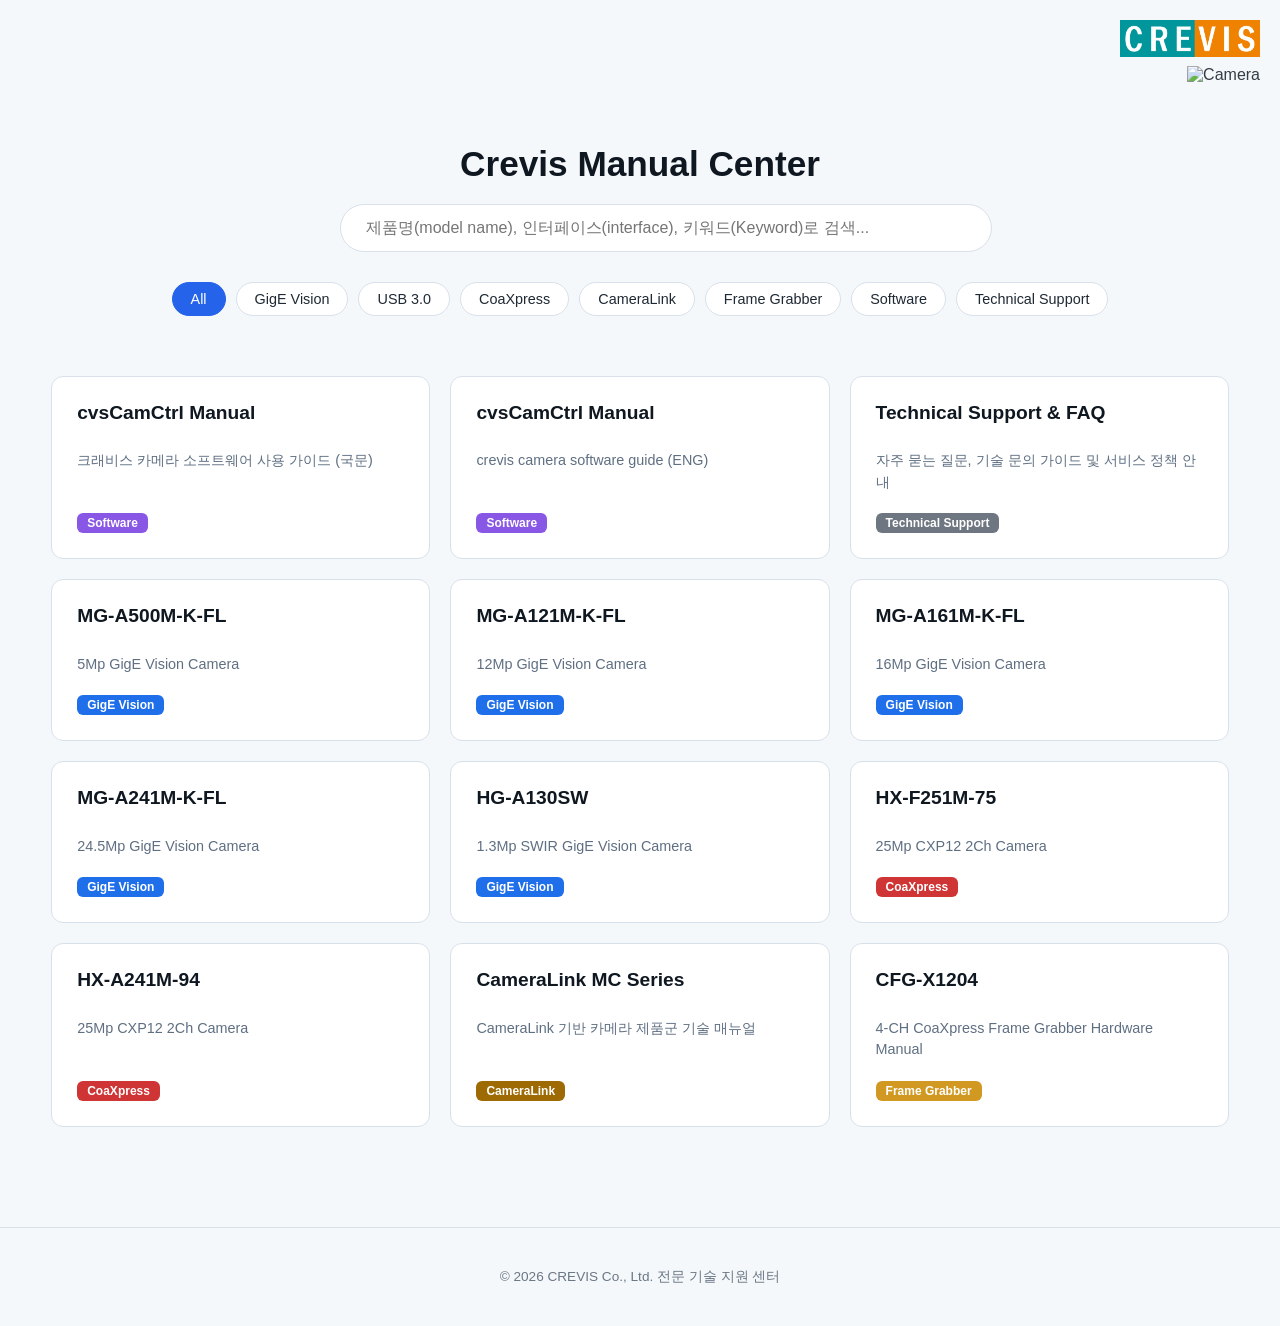
==== index.html @ 2d8b1d0a "Update index.html" ====
<!DOCTYPE html>
<html lang="ko">
<head>
    <meta charset="UTF-8"/>
    <meta name="viewport" content="width=device-width, initial-scale=1.0"/>
    <title>Crevis Technical Manual Center</title>
    <style>
        :root {
            color-scheme: light dark;
            --bg-color: #f5f8fb;
            --card-bg: #ffffff;
            --text-color: #1f2933;
            --heading-color: #0f1720;
            --muted-color: #5f6f82;
            --accent-color: #2563eb;
            --accent-shadow: rgba(37, 99, 235, 0.2);
            --border-color: #d8e0ea;
            --footer-color: #6b7785;
            /* 카테고리별 포인트 컬러 */
            --tag-gige: #1f6feb;
            --tag-usb: #238636;
            --tag-cxp: #d03535;
            --tag-cameralink: #9e6a03;
            --tag-grabber: #d29922;
            --tag-sw: #8957e5;
            --tag-support: #6e7681; /* Technical Support 전용 그레이-블루 */
        }

        body { font-family: -apple-system, sans-serif; background-color: var(--bg-color); color: var(--text-color); margin: 0; padding: 0; display: flex; flex-direction: column; align-items: center; }
        
        .brand-container { position: absolute; top: 20px; right: 20px; text-align: right; z-index: 100; }
        .brand-logo { width: 140px; height: auto; }
        .camera-photo { width: 110px; height: auto; margin-top: 5px; opacity: 0.9; }

        header { margin-top: 100px; text-align: center; width: 100%; padding: 20px; }
        header h1 { font-size: 2.2rem; color: var(--heading-color); margin-bottom: 20px; }

        .search-container { margin: 0 auto 30px; max-width: 600px; width: 90%; }
        #searchInput { width: 100%; padding: 14px 25px; border-radius: 30px; border: 1px solid var(--border-color); background: var(--card-bg); color: var(--heading-color); font-size: 1rem; outline: none; transition: 0.3s; }
        #searchInput:focus { border-color: var(--accent-color); box-shadow: 0 0 0 3px var(--accent-shadow); }

        .filter-container { display: flex; flex-wrap: wrap; justify-content: center; gap: 10px; margin-bottom: 40px; padding: 0 20px; }
        .filter-btn { padding: 8px 18px; border-radius: 20px; border: 1px solid var(--border-color); background: var(--card-bg); color: var(--text-color); cursor: pointer; transition: 0.2s; font-size: 0.9rem; }
        .filter-btn.active, .filter-btn:hover { background: var(--accent-color); color: white; border-color: var(--accent-color); }

        .container { max-width: 1200px; width: 92%; display: grid; grid-template-columns: repeat(auto-fill, minmax(300px, 1fr)); gap: 20px; padding-bottom: 100px; }
        
        .manual-card { background: var(--card-bg); border: 1px solid var(--border-color); border-radius: 12px; padding: 25px; text-decoration: none; color: inherit; transition: all 0.3s ease; display: flex; flex-direction: column; justify-content: space-between; position: relative; overflow: hidden; }
        .manual-card:hover { transform: translateY(-5px); border-color: var(--accent-color); box-shadow: 0 8px 24px rgba(0,0,0,0.12); }
        .manual-card h3 { margin: 0 0 12px 0; color: var(--heading-color); font-size: 1.2rem; }
        .manual-card p { font-size: 0.9rem; color: var(--muted-color); line-height: 1.5; margin-bottom: 20px; flex-grow: 1; }
        
        .tag { display: inline-block; padding: 3px 10px; border-radius: 6px; font-size: 0.75rem; font-weight: bold; width: fit-content; }
        .tag.gige { background: var(--tag-gige); color: white; }
        .tag.usb { background: var(--tag-usb); color: white; }
        .tag.cxp { background: var(--tag-cxp); color: white; }
        .tag.cameralink { background: var(--tag-cameralink); color: white; }
        .tag.grabber { background: var(--tag-grabber); color: white; }
        .tag.sw { background: var(--tag-sw); color: white; }
        .tag.support { background: var(--tag-support); color: white; }

        footer { margin-top: auto; padding: 40px; color: var(--footer-color); font-size: 0.85rem; border-top: 1px solid var(--border-color); width: 100%; text-align: center; }

        @media (prefers-color-scheme: dark) {
            :root {
                --bg-color: #0d1117;
                --card-bg: #161b22;
                --text-color: #c9d1d9;
                --heading-color: #ffffff;
                --muted-color: #8b949e;
                --accent-color: #58a6ff;
                --accent-shadow: rgba(88, 166, 255, 0.3);
                --border-color: #30363d;
                --footer-color: #484f58;
            }

            .manual-card:hover { box-shadow: 0 8px 24px rgba(0,0,0,0.3); }
        }

        @media (max-width: 600px) {
            .brand-container { position: static; text-align: center; margin-top: 20px; }
            header { margin-top: 20px; }
        }
    </style>
</head>
<body>

    <div class="brand-container">
        <img src="images/crevis_logo.jpg" alt="Logo" class="brand-logo"/>
        <br/>
        <img src="images/gige%20camera.png" alt="Camera" class="camera-photo"/>
    </div>

    <header>
        <h1>Crevis Manual Center</h1>
        <div class="search-container">
            <input type="text" id="searchInput" onkeyup="filterManuals()" placeholder="제품명(model name), 인터페이스(interface), 키워드(Keyword)로 검색..."/>
        </div>
        <div class="filter-container">
            <button class="filter-btn active" onclick="filterCategory('all', this)">All</button>
            <button class="filter-btn" onclick="filterCategory('GigE', this)">GigE Vision</button>
            <button class="filter-btn" onclick="filterCategory('USB', this)">USB 3.0</button>
            <button class="filter-btn" onclick="filterCategory('CXP', this)">CoaXpress</button>
            <button class="filter-btn" onclick="filterCategory('CameraLink', this)">CameraLink</button>
            <button class="filter-btn" onclick="filterCategory('Grabber', this)">Frame Grabber</button>
            <button class="filter-btn" onclick="filterCategory('SW', this)">Software</button>
            <button class="filter-btn" onclick="filterCategory('Support', this)">Technical Support</button> </div>
    </header>

    <div class="container" id="manualGrid">
        <a href="manuals/sdk/cvsCamCtrl_kr/index.html" class="manual-card" data-category="SW" data-name="cvsCamCtrl" target="_blank" rel="noopener">
            <h3>cvsCamCtrl Manual</h3>
            <p>크래비스 카메라 소프트웨어 사용 가이드 (국문)</p>
            <span class="tag sw">Software</span>
        </a>

        <a href="manuals/sdk/cvsCamCtrl_en/index.html" class="manual-card" data-category="SW" data-name="cvsCamCtrl" target="_blank" rel="noopener">
            <h3>cvsCamCtrl Manual</h3>
            <p>crevis camera software guide (ENG)</p>
            <span class="tag sw">Software</span>
        </a>

        <a href="#" class="manual-card" data-category="Support" data-name="FAQ Technical Support" target="_blank" rel="noopener">
            <h3>Technical Support & FAQ</h3>
            <p>자주 묻는 질문, 기술 문의 가이드 및 서비스 정책 안내</p>
            <span class="tag support">Technical Support</span>
        </a>

        <a href="manuals/camera/gige/MG-A500M-K-FL/index.html" class="manual-card" data-category="GigE" data-name="MG-A500M-K-FL" target="_blank" rel="noopener">
            <h3>MG-A500M-K-FL</h3>
            <p>5Mp GigE Vision Camera</p>
            <span class="tag gige">GigE Vision</span>
        </a>

		<a href="manuals/camera/gige/MG-A121M-K-FL/index.html" class="manual-card" data-category="GigE" data-name="MG-A121M-K-FL" target="_blank" rel="noopener">
            <h3>MG-A121M-K-FL</h3>
            <p>12Mp GigE Vision Camera</p>
            <span class="tag gige">GigE Vision</span>
        </a>

		<a href="manuals/camera/gige/MG-A161M-K-FL/index.html" class="manual-card" data-category="GigE" data-name="MG-A161M-K-FL" target="_blank" rel="noopener">
            <h3>MG-A161M-K-FL</h3>
            <p>16Mp GigE Vision Camera</p>
            <span class="tag gige">GigE Vision</span>
        </a>
		
        <a href="manuals/camera/gige/MG-A241M-K-FL/index.html" class="manual-card" data-category="GigE" data-name="MG-A241M-K-FL" target="_blank" rel="noopener">
            <h3>MG-A241M-K-FL</h3>
            <p>24.5Mp GigE Vision Camera</p>
            <span class="tag gige">GigE Vision</span>
        </a>

        <a href="manuals/camera/gige/HG-A130SW/index.html" class="manual-card" data-category="GigE" data-name="HG-A130SW" target="_blank" rel="noopener">
            <h3>HG-A130SW</h3>
            <p>1.3Mp SWIR GigE Vision Camera</p>
            <span class="tag gige">GigE Vision</span>
        </a>

		<a href="manuals/camera/cxp/HX-F251M-75/index.html" class="manual-card" data-category="CXP" data-name="HX-F251M-75" target="_blank" rel="noopener">
            <h3>HX-F251M-75</h3>
            <p>25Mp CXP12 2Ch Camera</p>
            <span class="tag cxp">CoaXpress</span>
        </a>

		<a href="manuals/camera/cxp/HX-F251M-75/index.html" class="manual-card" data-category="CXP" data-name="HX-A241M-94" target="_blank" rel="noopener">
            <h3>HX-A241M-94</h3>
            <p>25Mp CXP12 2Ch Camera</p>
            <span class="tag cxp">CoaXpress</span>
        </a>

        <a href="#" class="manual-card" data-category="CameraLink" data-name="CameraLink MC Series" target="_blank" rel="noopener">
            <h3>CameraLink MC Series</h3>
            <p>CameraLink 기반 카메라 제품군 기술 매뉴얼</p>
            <span class="tag cameralink">CameraLink</span>
        </a>

        <a href="manuals/framegrabber/CFG-X1204/index.html" class="manual-card" data-category="Grabber" data-name="CFG-X1204" target="_blank" rel="noopener">
            <h3>CFG-X1204</h3>
            <p>4-CH CoaXpress Frame Grabber Hardware Manual</p>
            <span class="tag grabber">Frame Grabber</span>
        </a>

		<!--<a href="manuals/gige-strobe/index.html" class="manual-card featured" data-category="GigE" data-name="GigEStrobe strobe trigger lighting controller manual rev 2.02">
			<h3>GigEStrobe Manual</h3>
			<p>카메라 Strobe 사용자 매뉴얼 Rev 2.02를 HTML로 재구성한 페이지입니다. 방식별 차이, 카메라 설정, 배선도를 빠르게 확인할 수 있습니다.</p>
			<span class="tag gige">GigE Vision</span>
		</a>-->
    </div>

    <footer>
        &copy; 2026 CREVIS Co., Ltd. 전문 기술 지원 센터
    </footer>

    <script>
        function filterCategory(category, btn) {
            const cards = document.querySelectorAll('.manual-card');
            const btns = document.querySelectorAll('.filter-btn');
            
            btns.forEach(b => b.classList.remove('active'));
            btn.classList.add('active');

            cards.forEach(card => {
                if (category === 'all' || card.getAttribute('data-category') === category) {
                    card.style.display = "flex";
                } else {
                    card.style.display = "none";
                }
            });
        }

        function filterManuals() {
            const input = document.getElementById('searchInput').value.toLowerCase();
            const cards = document.querySelectorAll('.manual-card');

            cards.forEach(card => {
                const name = card.getAttribute('data-name').toLowerCase();
                const category = card.getAttribute('data-category').toLowerCase();
                if (name.includes(input) || category.includes(input)) {
                    card.style.display = "flex";
                } else {
                    card.style.display = "none";
                }
            });
        }
    </script>
</body>
</html>
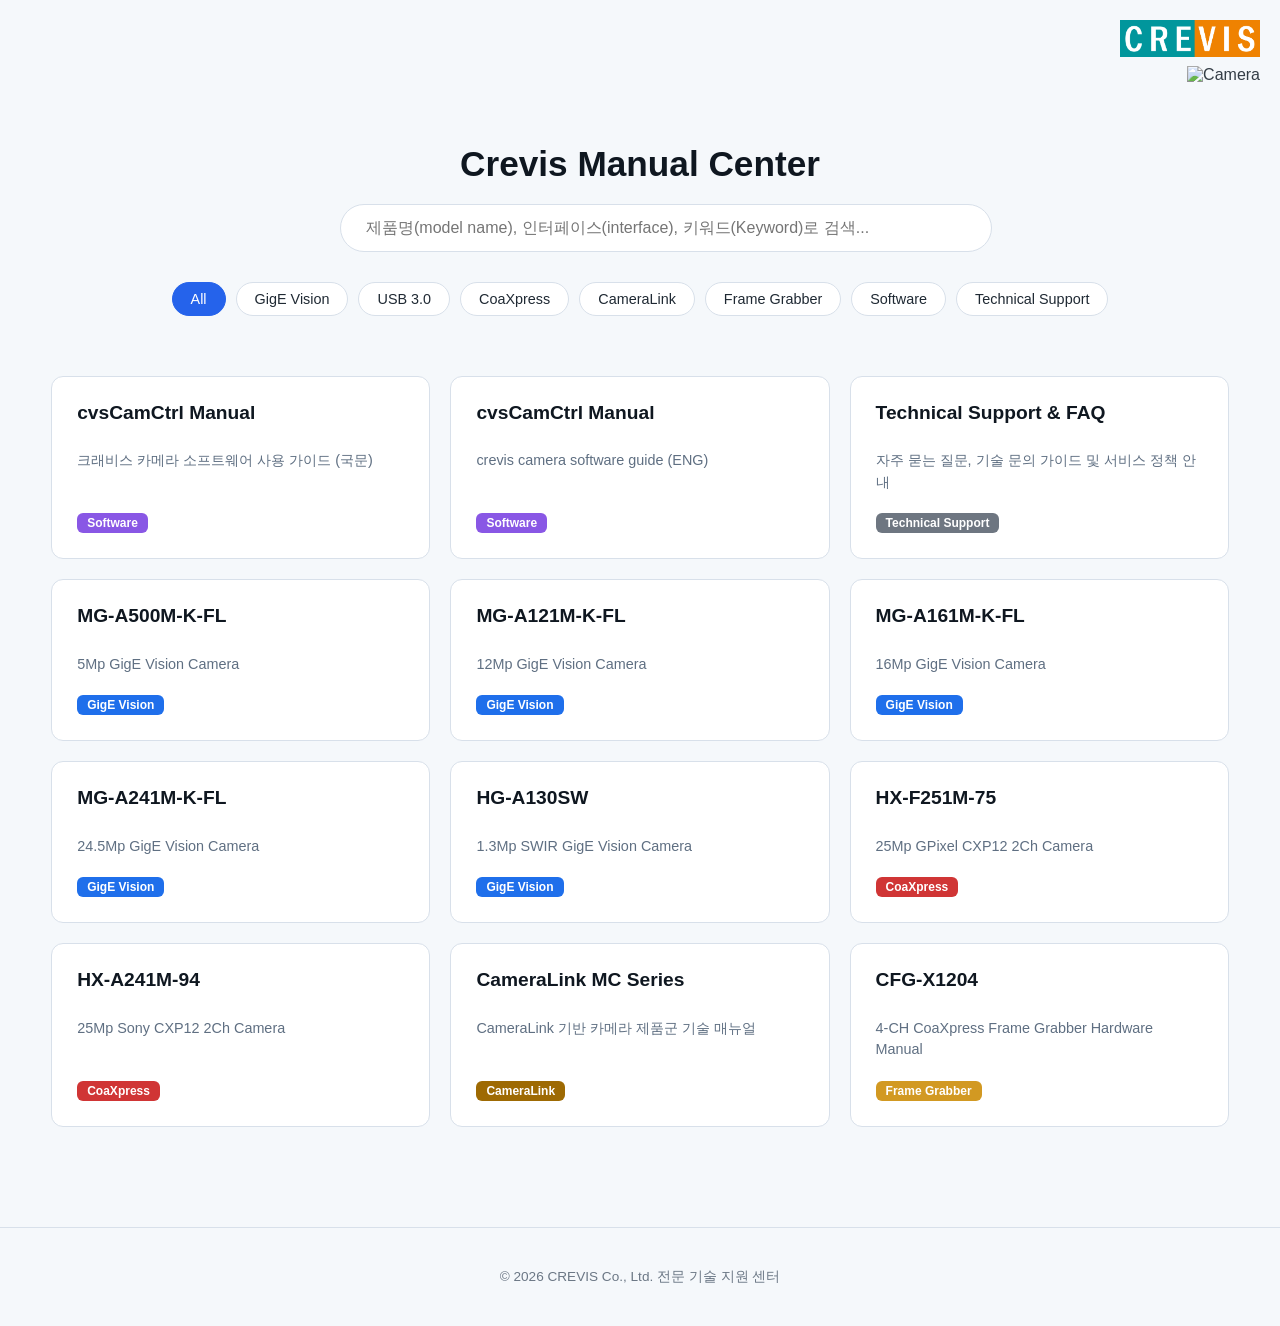
==== commit b937a38a: "Update index.html" ====
--- a/index.html
+++ b/index.html
@@ -158,13 +158,13 @@
 
 		<a href="manuals/camera/cxp/HX-F251M-75/index.html" class="manual-card" data-category="CXP" data-name="HX-F251M-75" target="_blank" rel="noopener">
             <h3>HX-F251M-75</h3>
-            <p>25Mp CXP12 2Ch Camera</p>
+            <p>25Mp GPixel CXP12 2Ch Camera</p>
             <span class="tag cxp">CoaXpress</span>
         </a>
 
 		<a href="manuals/camera/cxp/HX-F251M-75/index.html" class="manual-card" data-category="CXP" data-name="HX-A241M-94" target="_blank" rel="noopener">
             <h3>HX-A241M-94</h3>
-            <p>25Mp CXP12 2Ch Camera</p>
+            <p>25Mp Sony CXP12 2Ch Camera</p>
             <span class="tag cxp">CoaXpress</span>
         </a>
 
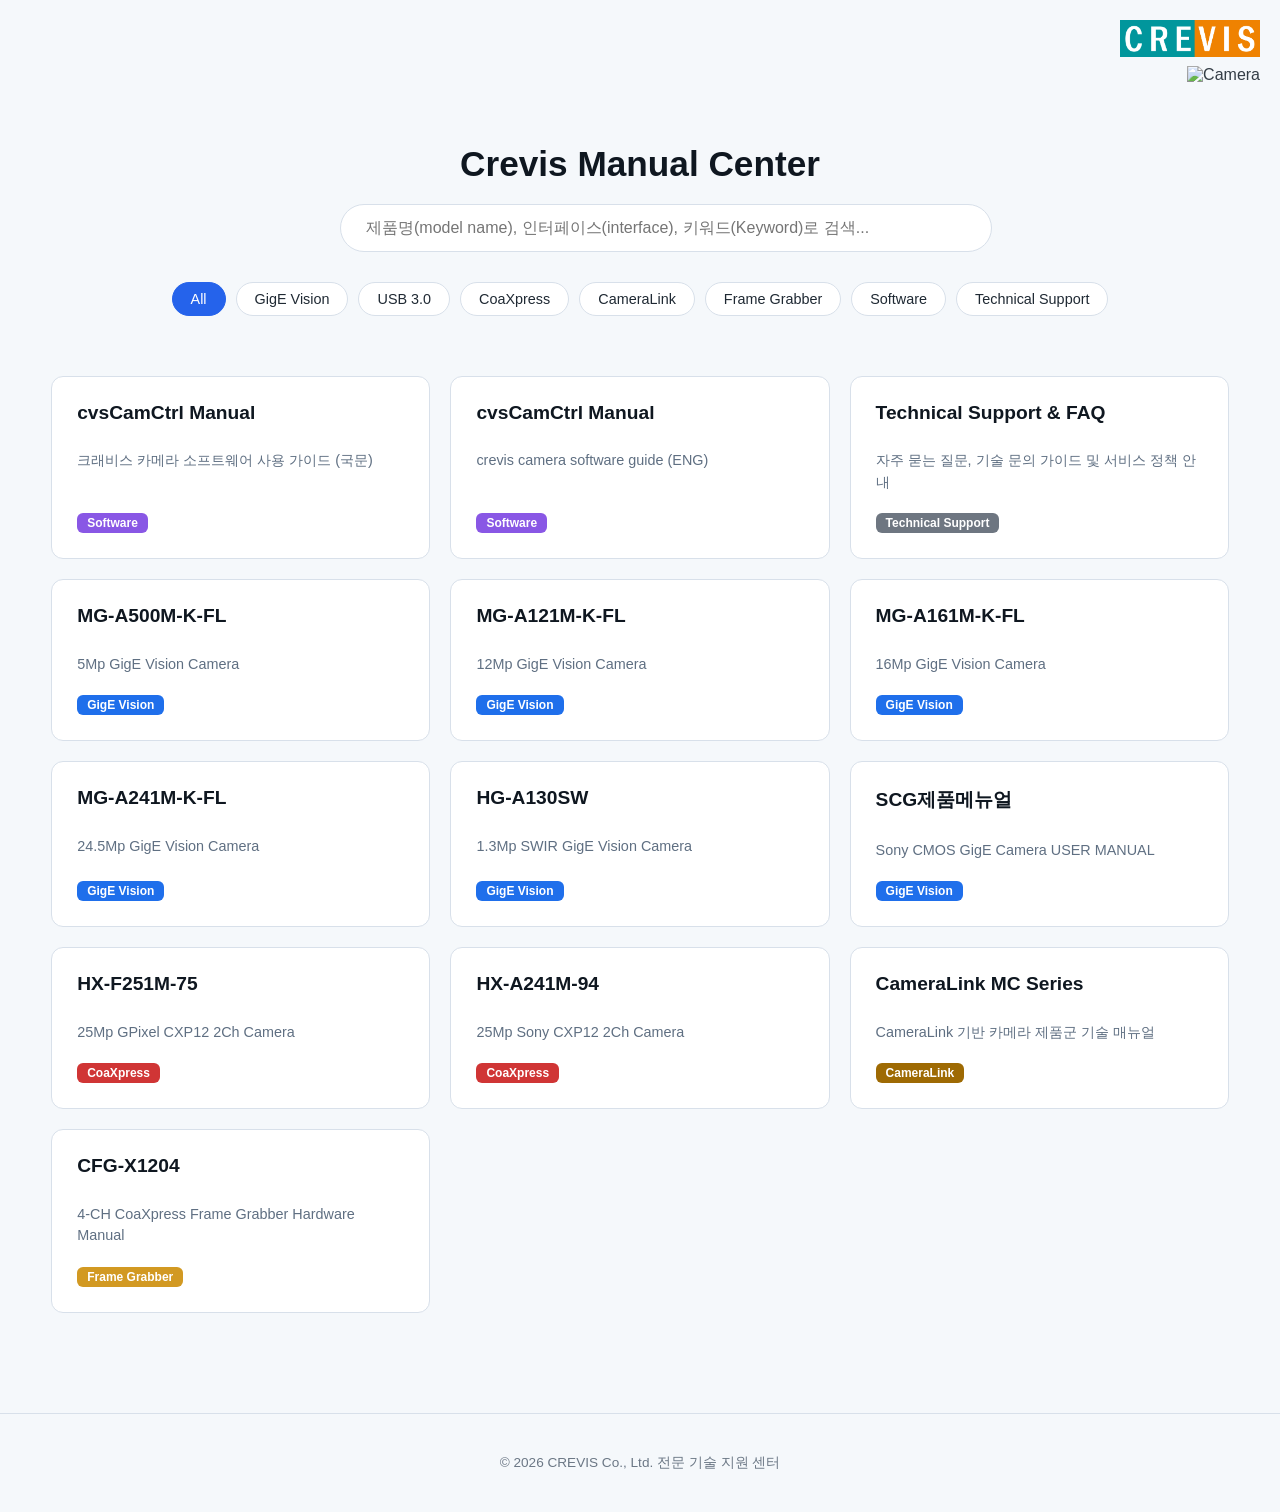
==== commit 37dd4e74: "feature:SCG메뉴얼" ====
--- a/index.html
+++ b/index.html
@@ -5,11 +5,10 @@
     <meta name="viewport" content="width=device-width, initial-scale=1.0"/>
     <title>Crevis Technical Manual Center</title>
     <style>
-        :root {
-            color-scheme: light dark;
-            --bg-color: #f5f8fb;
-            --card-bg: #ffffff;
-            --text-color: #1f2933;
+        :root {
+            --bg-color: #f5f8fb;
+            --card-bg: #ffffff;
+            --text-color: #1f2933;
             --heading-color: #0f1720;
             --muted-color: #5f6f82;
             --accent-color: #2563eb;
@@ -61,25 +60,9 @@
 
         footer { margin-top: auto; padding: 40px; color: var(--footer-color); font-size: 0.85rem; border-top: 1px solid var(--border-color); width: 100%; text-align: center; }
 
-        @media (prefers-color-scheme: dark) {
-            :root {
-                --bg-color: #0d1117;
-                --card-bg: #161b22;
-                --text-color: #c9d1d9;
-                --heading-color: #ffffff;
-                --muted-color: #8b949e;
-                --accent-color: #58a6ff;
-                --accent-shadow: rgba(88, 166, 255, 0.3);
-                --border-color: #30363d;
-                --footer-color: #484f58;
-            }
-
-            .manual-card:hover { box-shadow: 0 8px 24px rgba(0,0,0,0.3); }
-        }
-
-        @media (max-width: 600px) {
-            .brand-container { position: static; text-align: center; margin-top: 20px; }
-            header { margin-top: 20px; }
+        @media (max-width: 600px) {
+            .brand-container { position: static; text-align: center; margin-top: 20px; }
+            header { margin-top: 20px; }
         }
     </style>
 </head>
@@ -150,19 +133,25 @@
             <span class="tag gige">GigE Vision</span>
         </a>
 
-        <a href="manuals/camera/gige/HG-A130SW/index.html" class="manual-card" data-category="GigE" data-name="HG-A130SW" target="_blank" rel="noopener">
-            <h3>HG-A130SW</h3>
-            <p>1.3Mp SWIR GigE Vision Camera</p>
-            <span class="tag gige">GigE Vision</span>
-        </a>
-
-		<a href="manuals/camera/cxp/HX-F251M-75/index.html" class="manual-card" data-category="CXP" data-name="HX-F251M-75" target="_blank" rel="noopener">
-            <h3>HX-F251M-75</h3>
-            <p>25Mp GPixel CXP12 2Ch Camera</p>
+        <a href="manuals/camera/gige/HG-A130SW/index.html" class="manual-card" data-category="GigE" data-name="HG-A130SW" target="_blank" rel="noopener">
+            <h3>HG-A130SW</h3>
+            <p>1.3Mp SWIR GigE Vision Camera</p>
+            <span class="tag gige">GigE Vision</span>
+        </a>
+
+        <a href="manuals/camera/gige/SCG/index.html" class="manual-card" data-category="GigE" data-name="SCG제품메뉴얼 Sony CMOS GigE Camera USER MANUAL" target="_blank" rel="noopener">
+            <h3>SCG제품메뉴얼</h3>
+            <p>Sony CMOS GigE Camera USER MANUAL</p>
+            <span class="tag gige">GigE Vision</span>
+        </a>
+
+		<a href="manuals/camera/cxp/HX-F251M-75/index.html" class="manual-card" data-category="CXP" data-name="HX-F251M-75" target="_blank" rel="noopener">
+            <h3>HX-F251M-75</h3>
+            <p>25Mp GPixel CXP12 2Ch Camera</p>
             <span class="tag cxp">CoaXpress</span>
         </a>
 
-		<a href="manuals/camera/cxp/HX-F251M-75/index.html" class="manual-card" data-category="CXP" data-name="HX-A241M-94" target="_blank" rel="noopener">
+		<a href="manuals/camera/cxp/HX-A241M-94/index.html" class="manual-card" data-category="CXP" data-name="HX-A241M-94" target="_blank" rel="noopener">
             <h3>HX-A241M-94</h3>
             <p>25Mp Sony CXP12 2Ch Camera</p>
             <span class="tag cxp">CoaXpress</span>
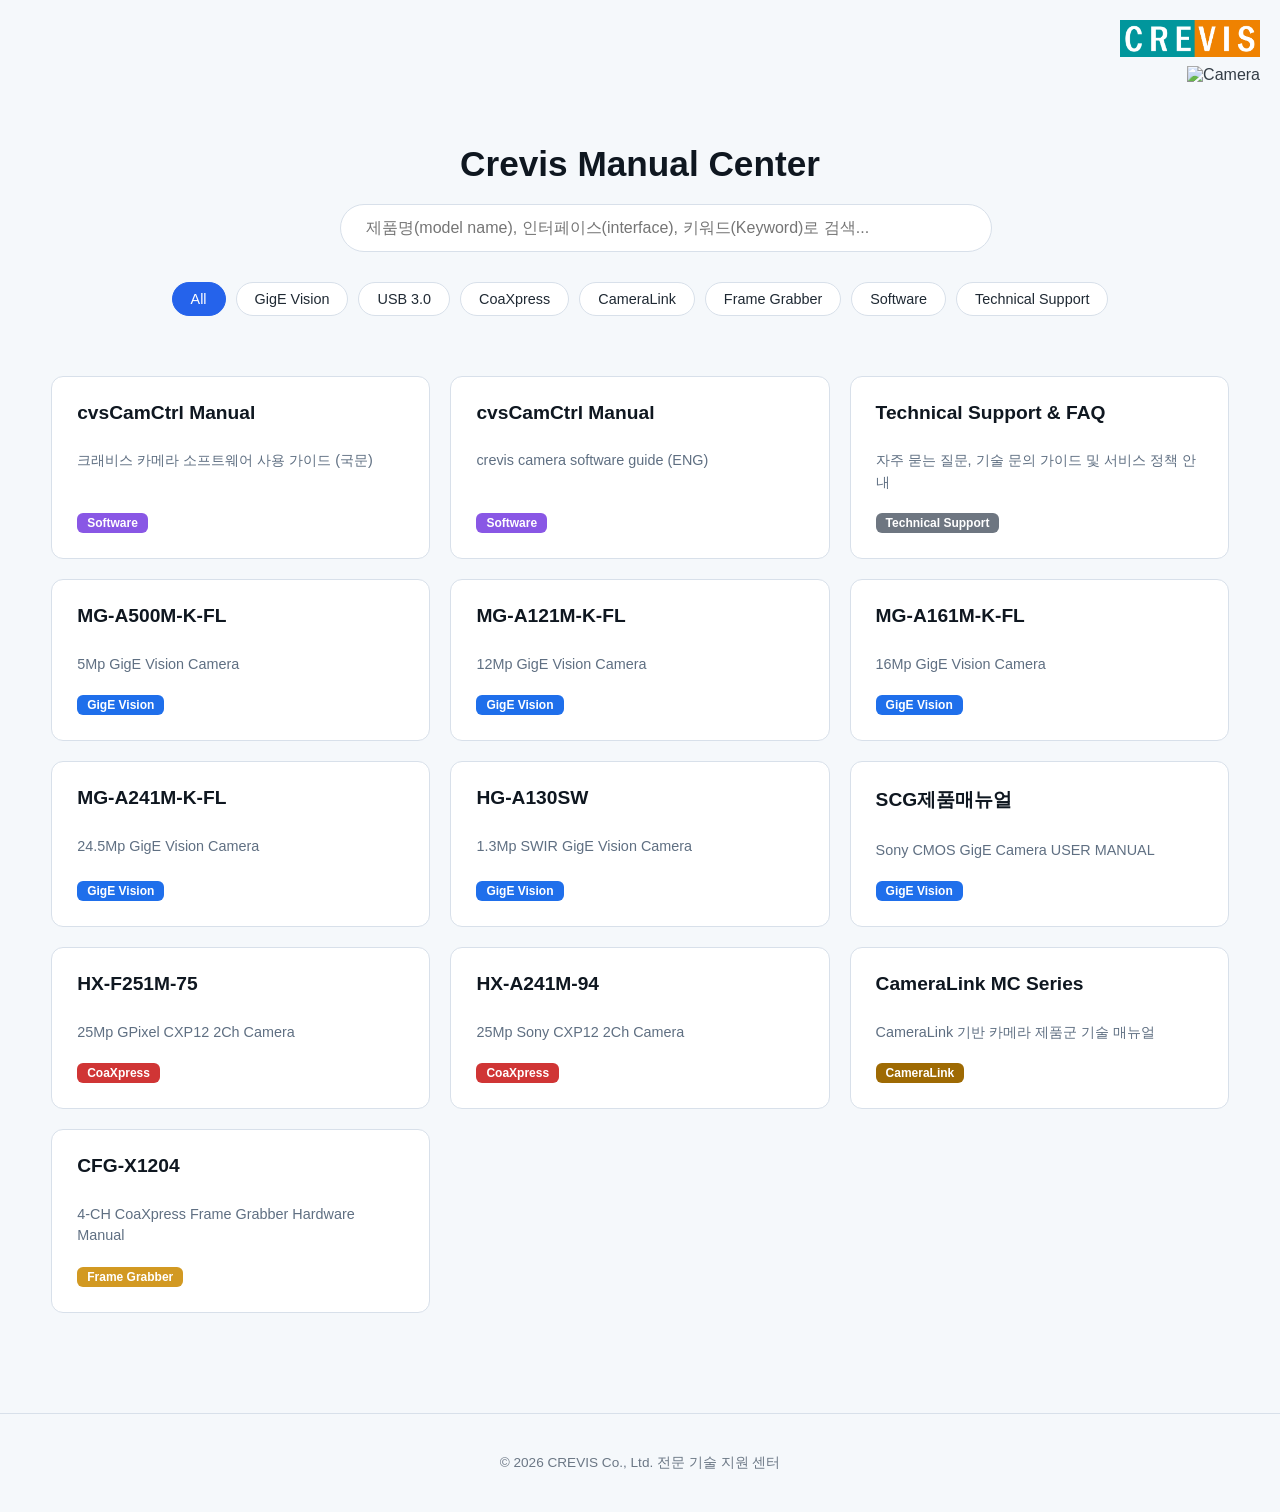
==== commit 7b7499a6: "feature:SCG메뉴얼" ====
--- a/index.html
+++ b/index.html
@@ -139,8 +139,8 @@
             <span class="tag gige">GigE Vision</span>
         </a>
 
-        <a href="manuals/camera/gige/SCG/index.html" class="manual-card" data-category="GigE" data-name="SCG제품메뉴얼 Sony CMOS GigE Camera USER MANUAL" target="_blank" rel="noopener">
-            <h3>SCG제품메뉴얼</h3>
+        <a href="manuals/camera/gige/SCG/index.html" class="manual-card" data-category="GigE" data-name="SCG제품매뉴얼 Sony CMOS GigE Camera USER MANUAL" target="_blank" rel="noopener">
+            <h3>SCG제품매뉴얼</h3>
             <p>Sony CMOS GigE Camera USER MANUAL</p>
             <span class="tag gige">GigE Vision</span>
         </a>
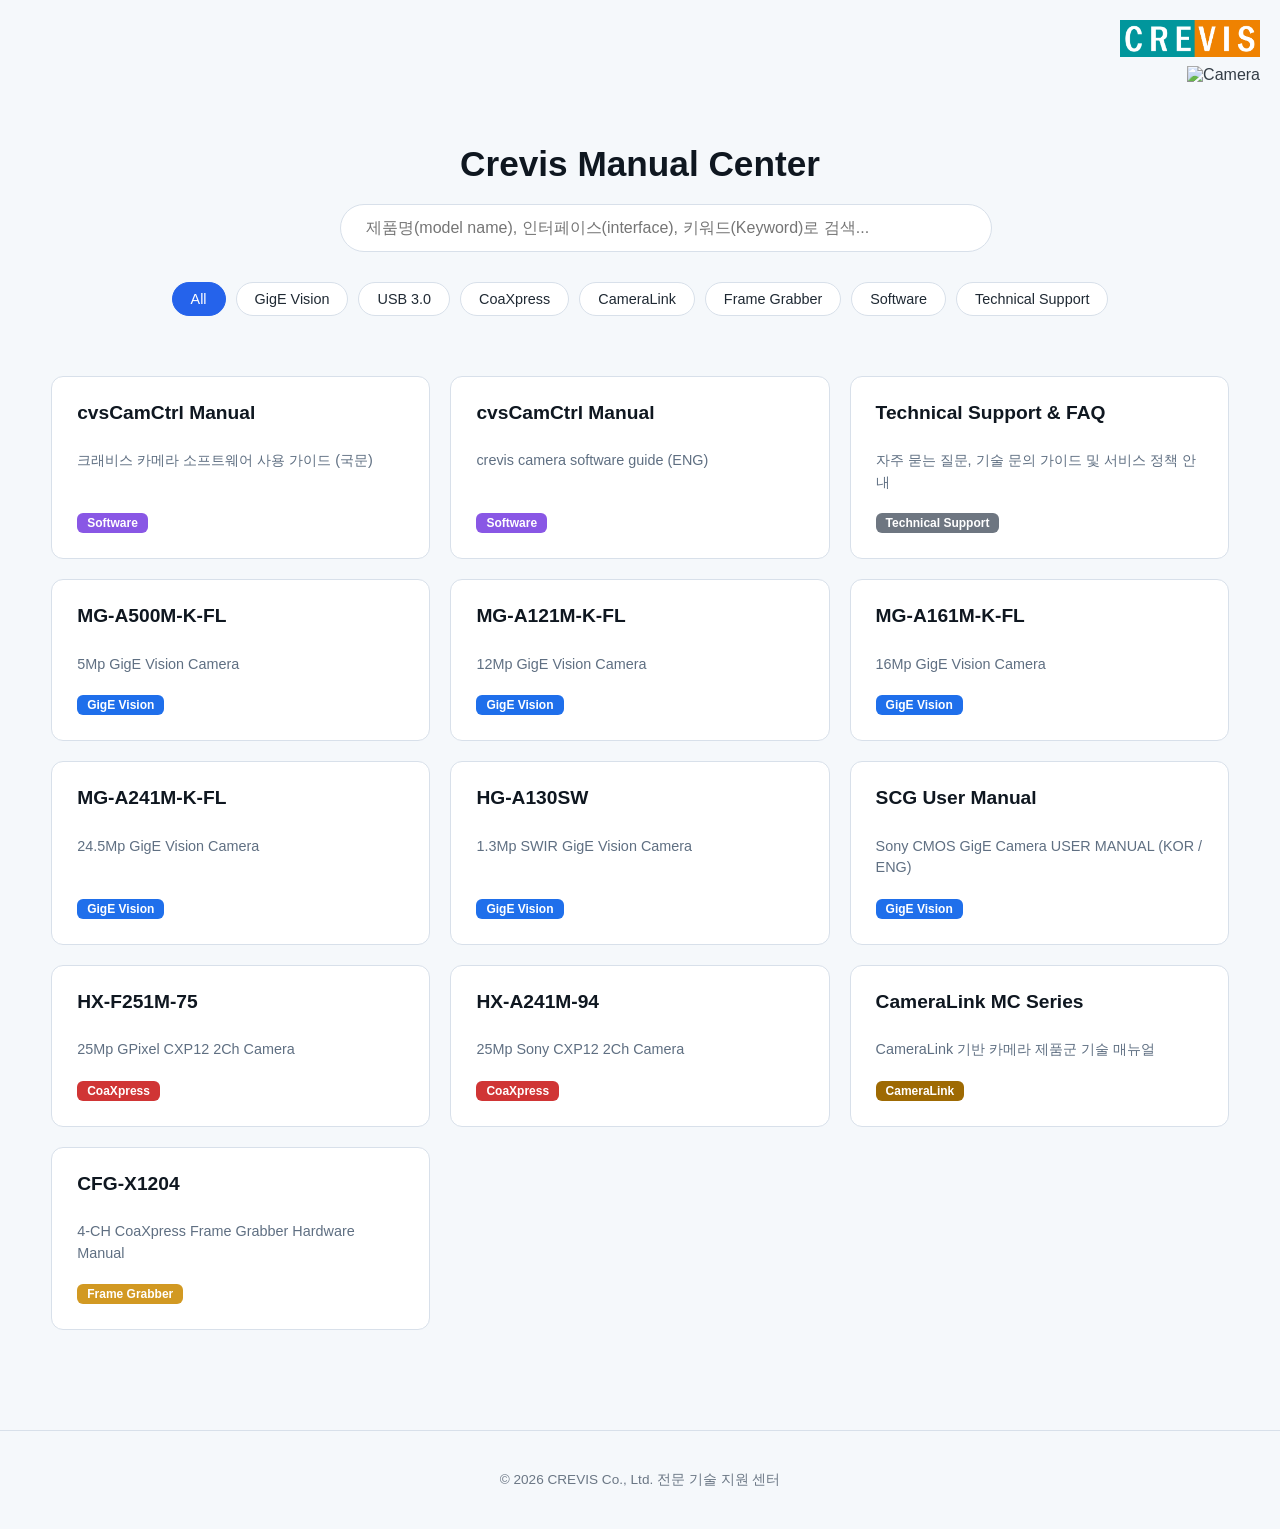
==== commit 582e3213: "feature:scgmanual" ====
--- a/index.html
+++ b/index.html
@@ -139,9 +139,9 @@
             <span class="tag gige">GigE Vision</span>
         </a>
 
-        <a href="manuals/camera/gige/SCG/index.html" class="manual-card" data-category="GigE" data-name="SCG제품매뉴얼 Sony CMOS GigE Camera USER MANUAL" target="_blank" rel="noopener">
-            <h3>SCG제품매뉴얼</h3>
-            <p>Sony CMOS GigE Camera USER MANUAL</p>
+        <a href="manuals/camera/gige/SCG/index_en.html" class="manual-card" data-category="GigE" data-name="SCG제품매뉴얼 SCG Manual Korean English Sony CMOS GigE Camera USER MANUAL" target="_blank" rel="noopener">
+            <h3>SCG User Manual</h3>
+            <p>Sony CMOS GigE Camera USER MANUAL (KOR / ENG)</p>
             <span class="tag gige">GigE Vision</span>
         </a>
 
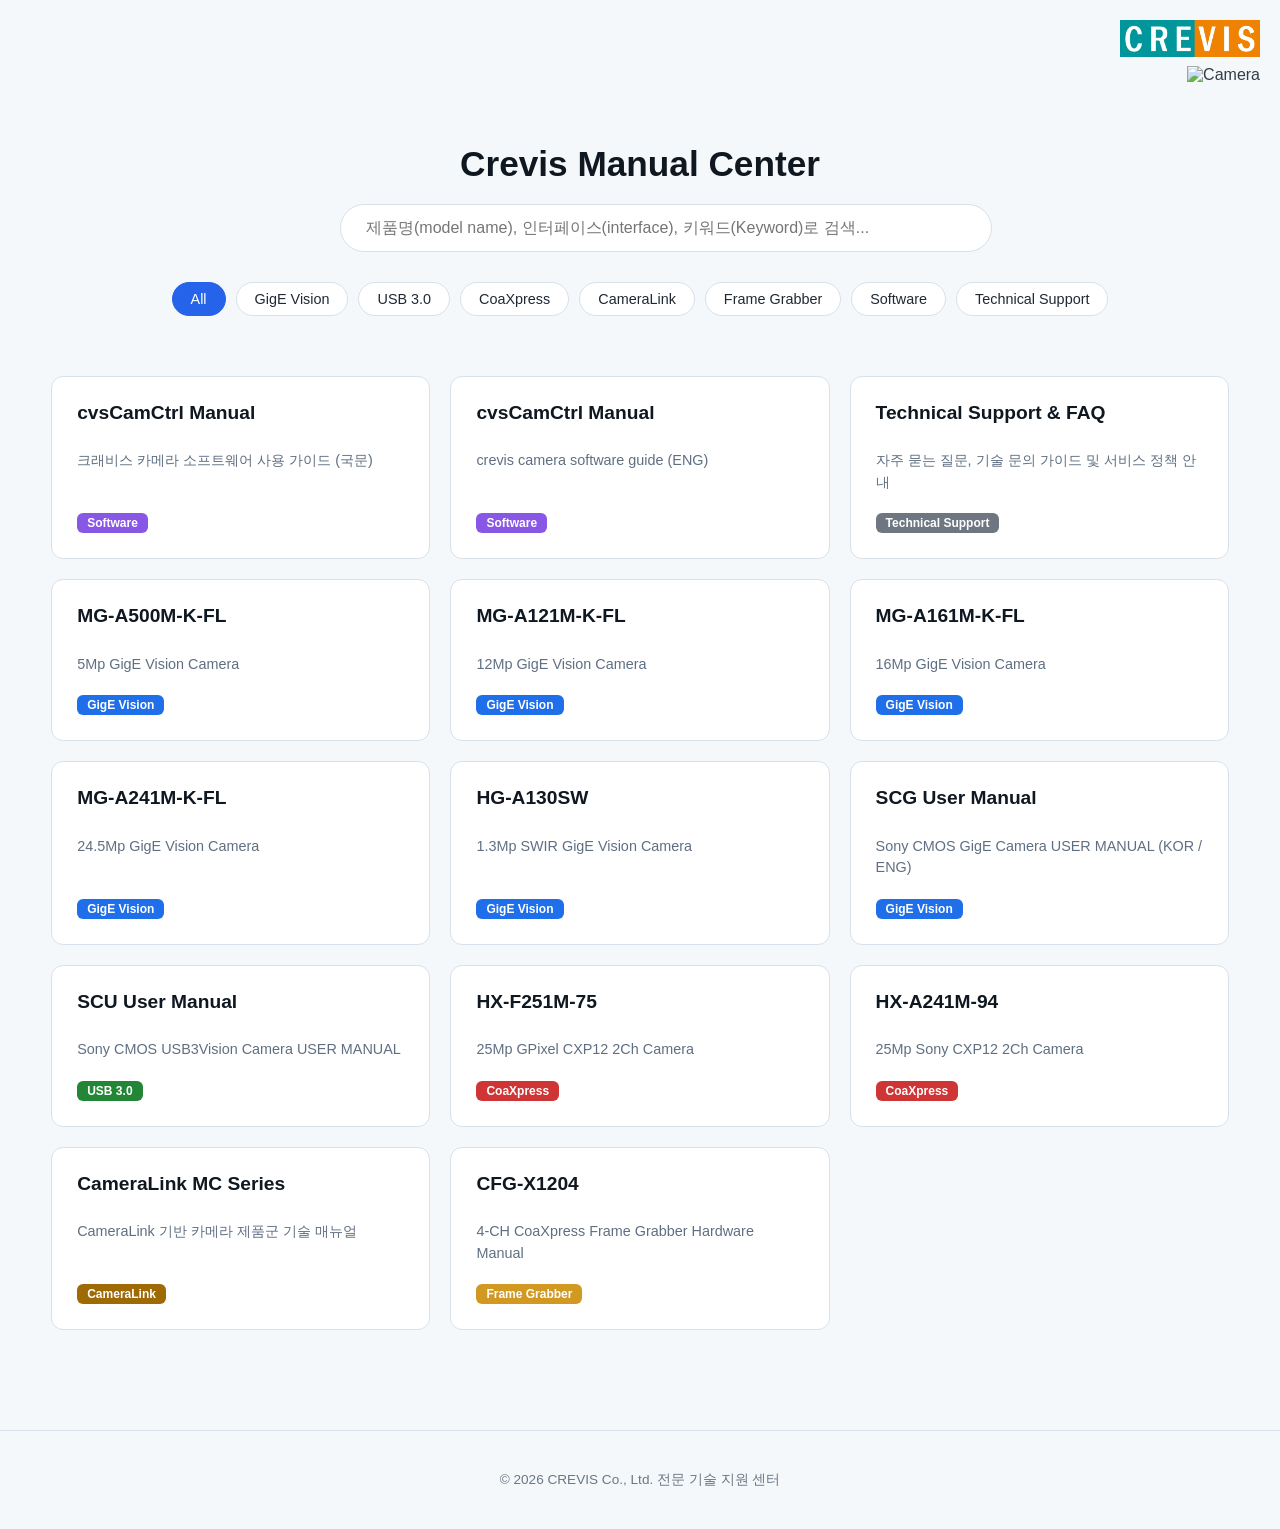
==== commit e59d24ec: "feature: add SCU manual" ====
--- a/index.html
+++ b/index.html
@@ -145,6 +145,12 @@
             <span class="tag gige">GigE Vision</span>
         </a>
 
+        <a href="manuals/camera/usb/SCU/index.html" class="manual-card" data-category="USB" data-name="SCU 제품매뉴얼 SCU Manual Sony CMOS USB3Vision Camera USER MANUAL" target="_blank" rel="noopener">
+            <h3>SCU User Manual</h3>
+            <p>Sony CMOS USB3Vision Camera USER MANUAL</p>
+            <span class="tag usb">USB 3.0</span>
+        </a>
+
 		<a href="manuals/camera/cxp/HX-F251M-75/index.html" class="manual-card" data-category="CXP" data-name="HX-F251M-75" target="_blank" rel="noopener">
             <h3>HX-F251M-75</h3>
             <p>25Mp GPixel CXP12 2Ch Camera</p>
